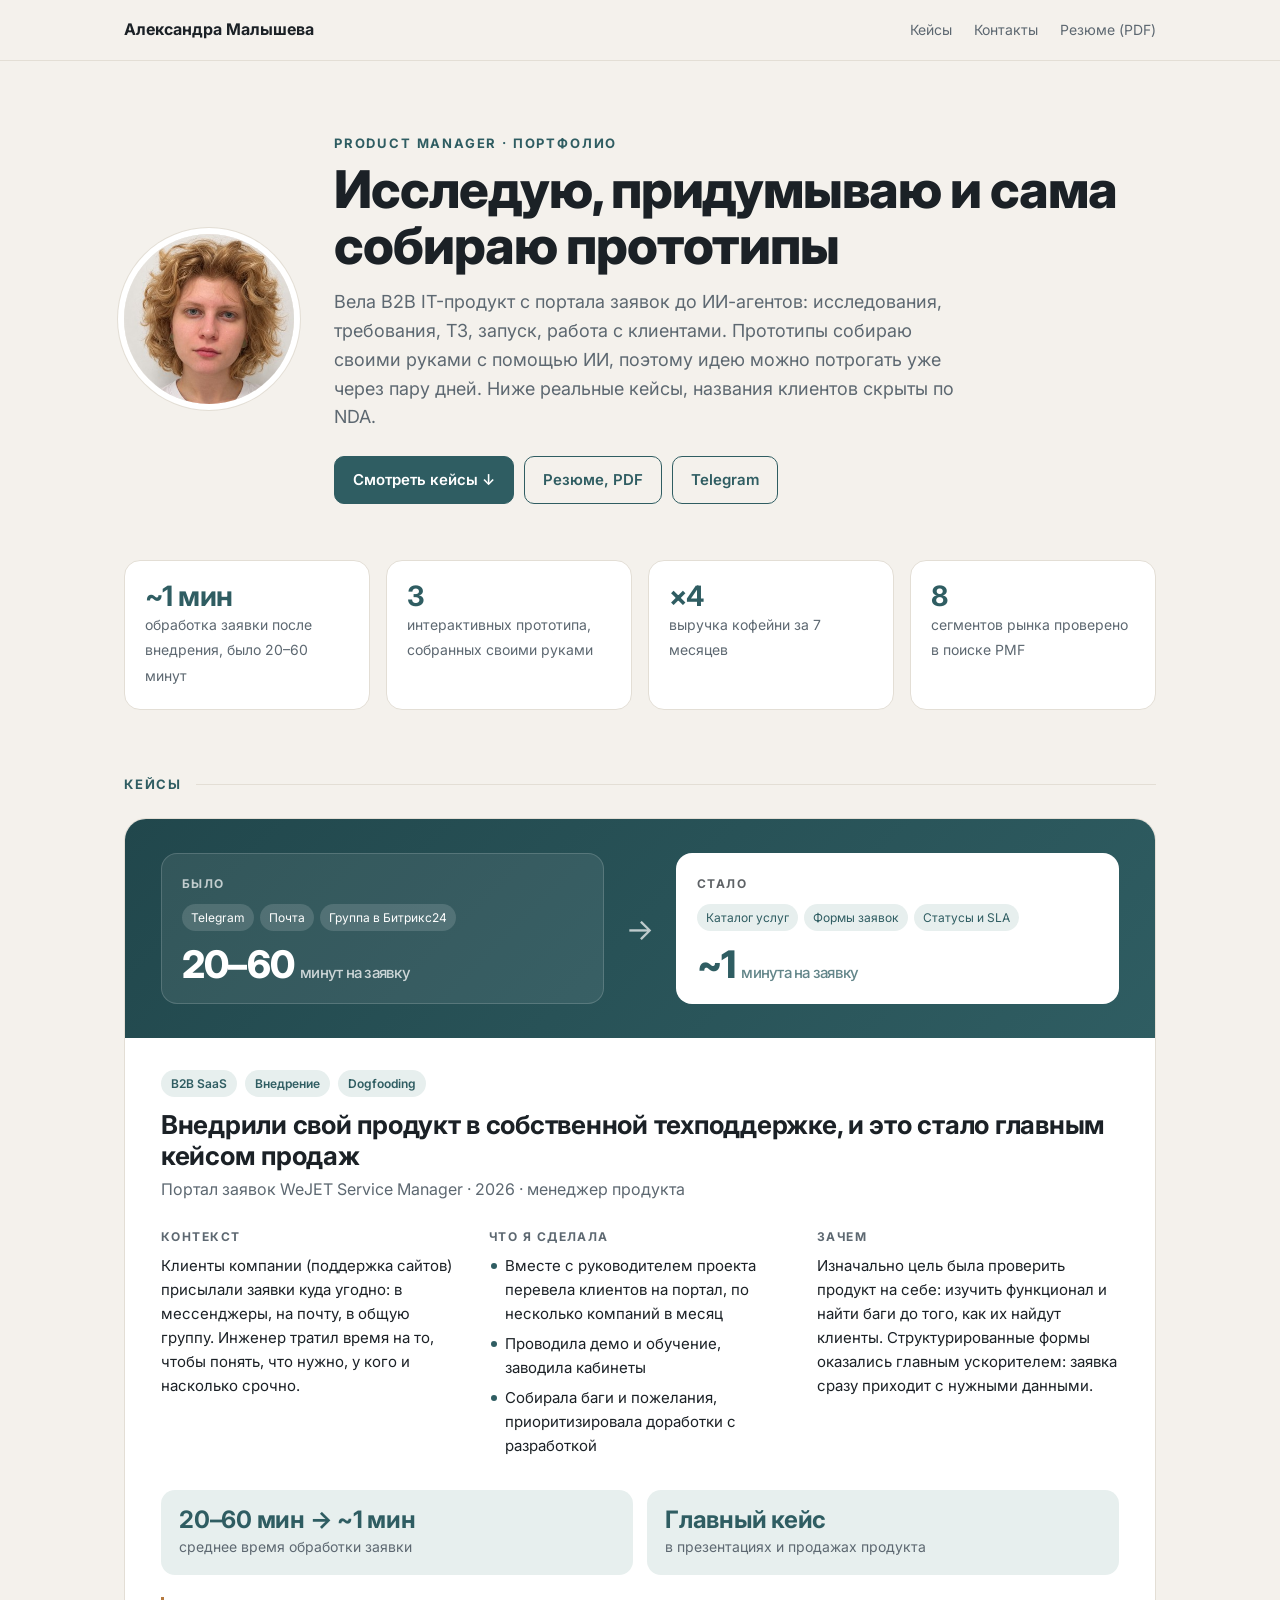
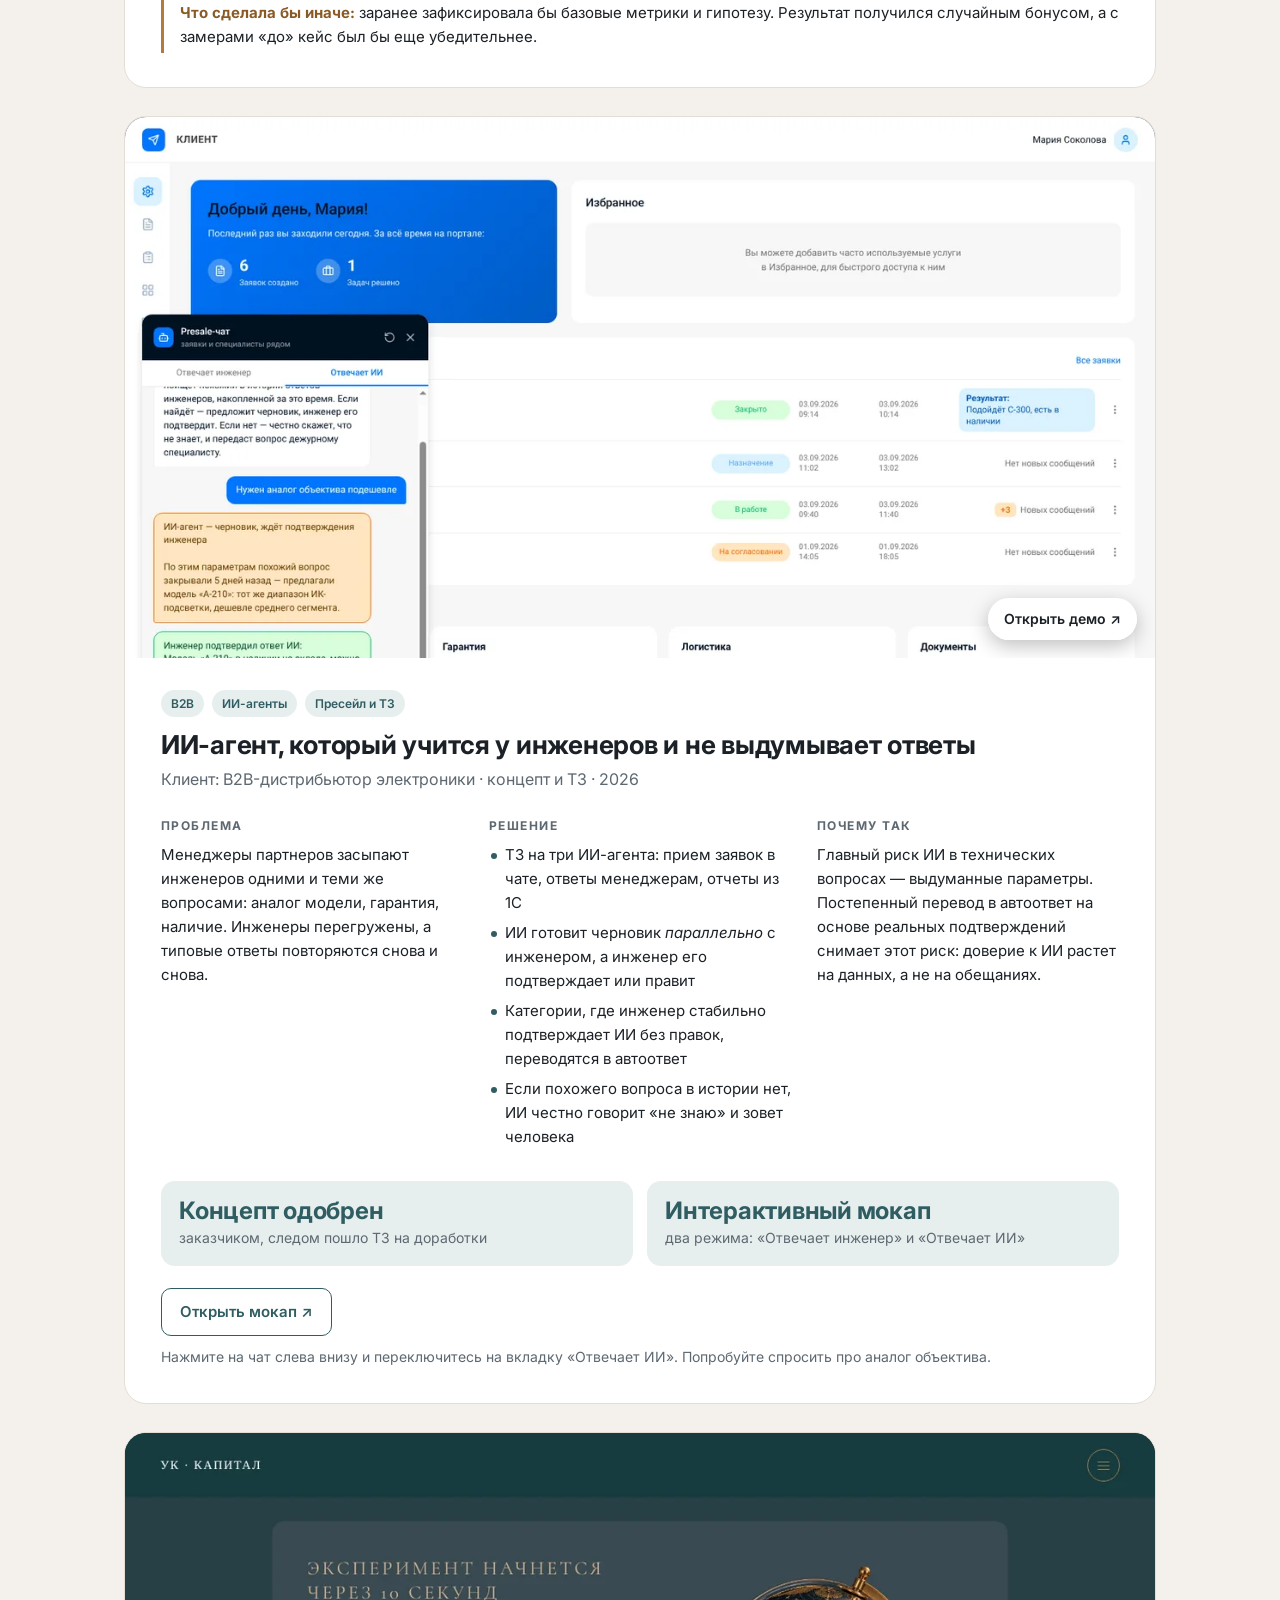
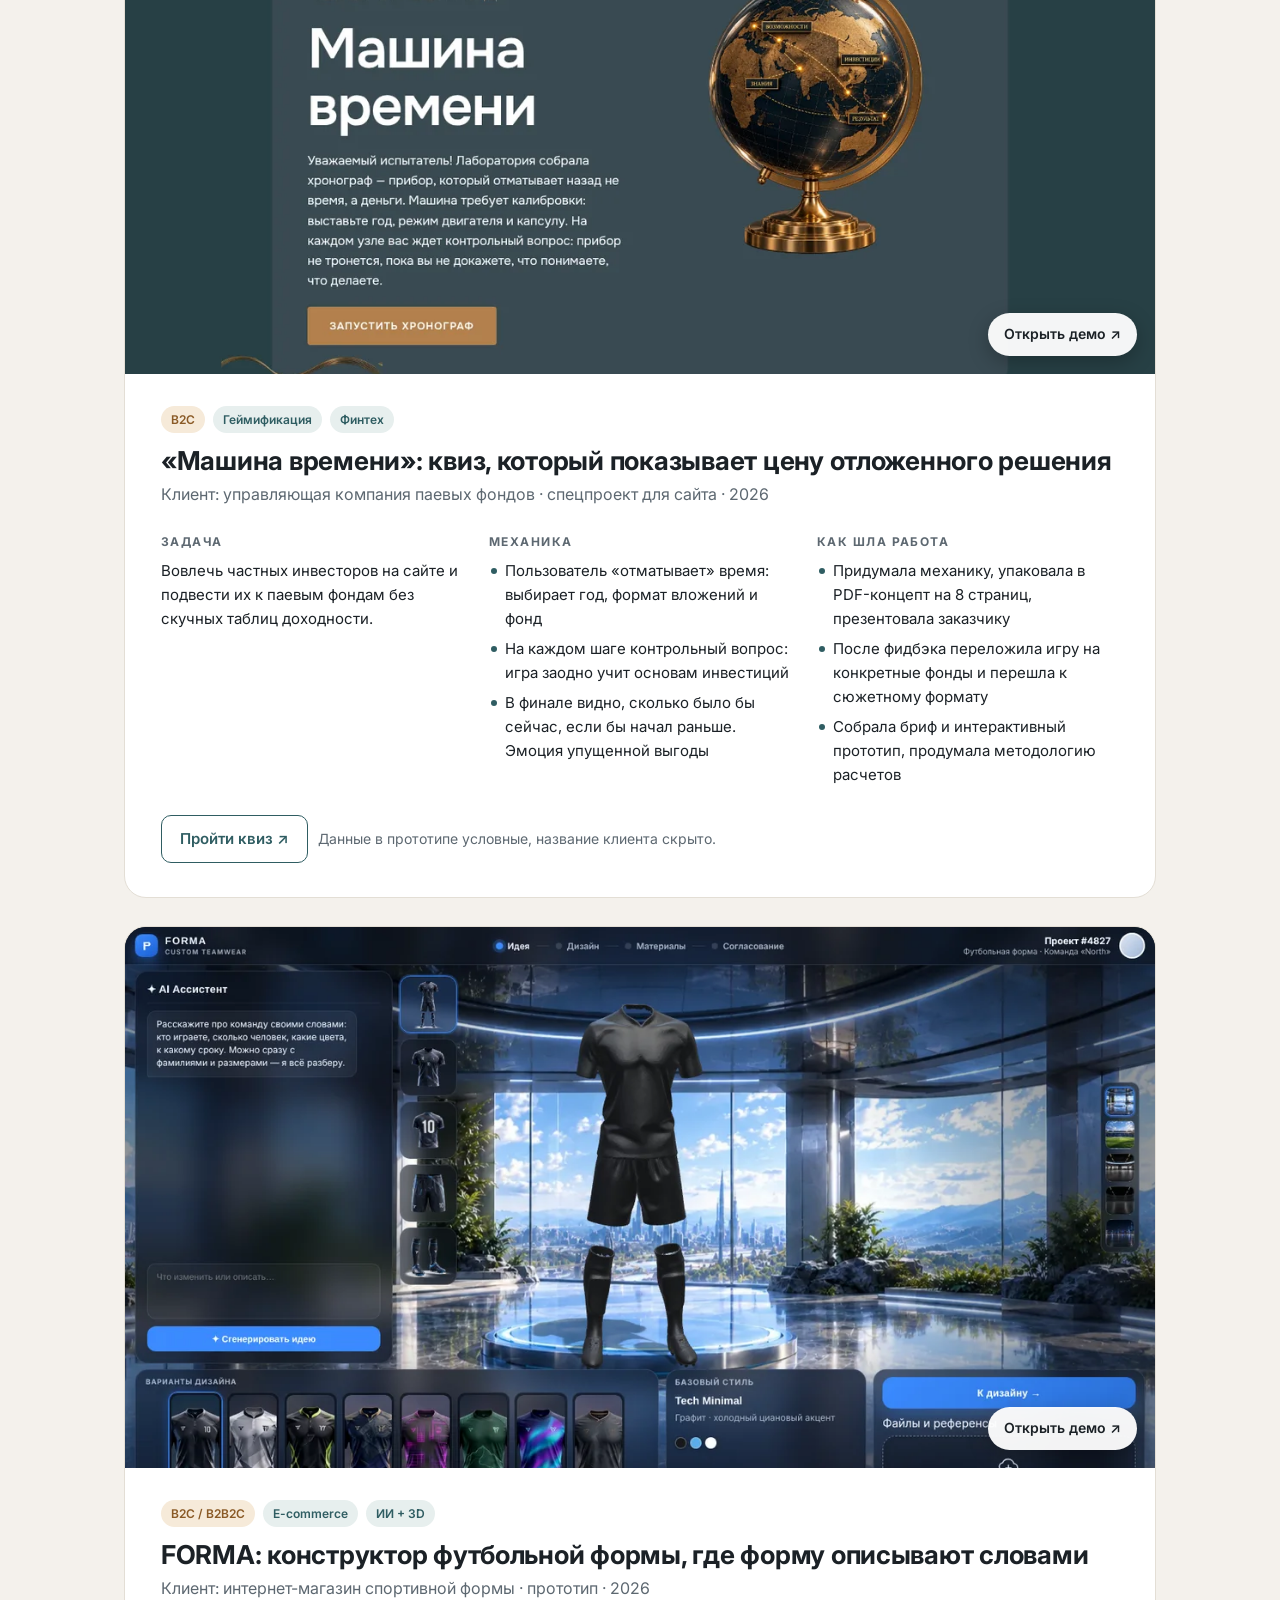
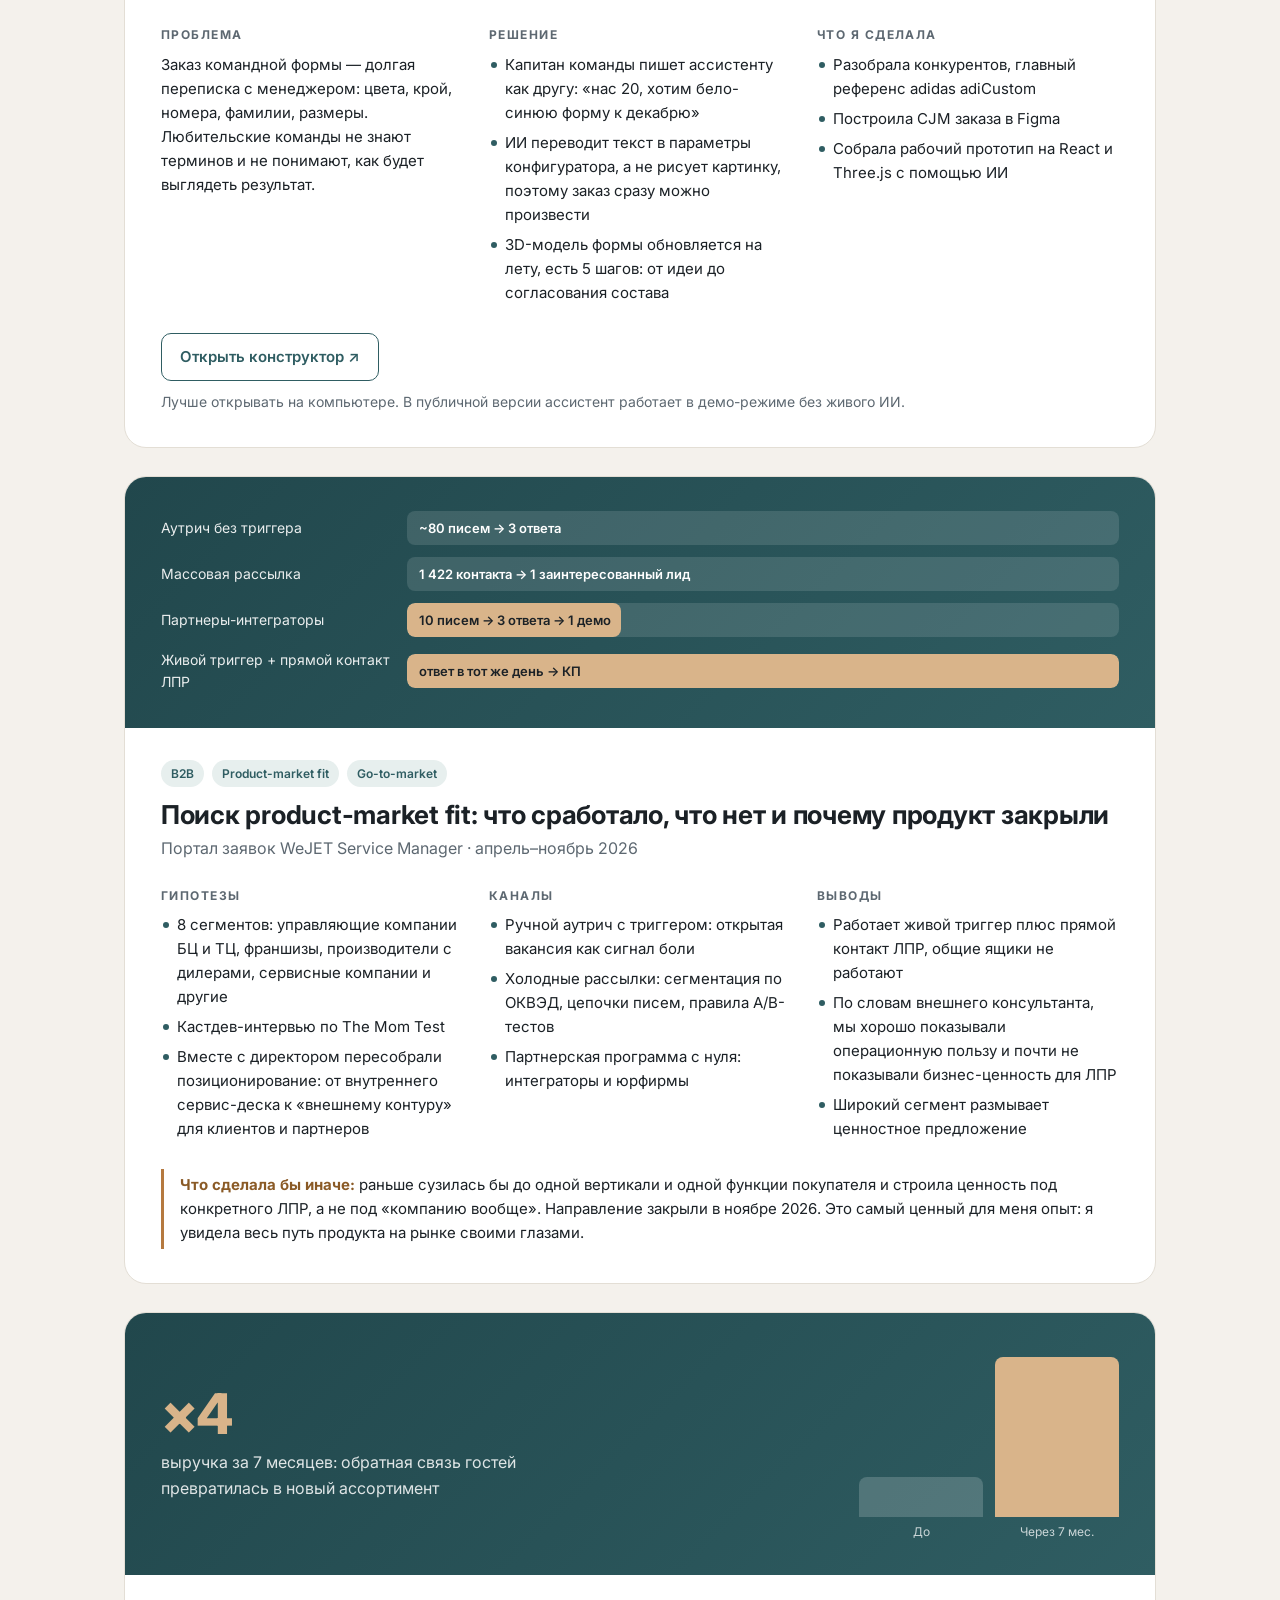
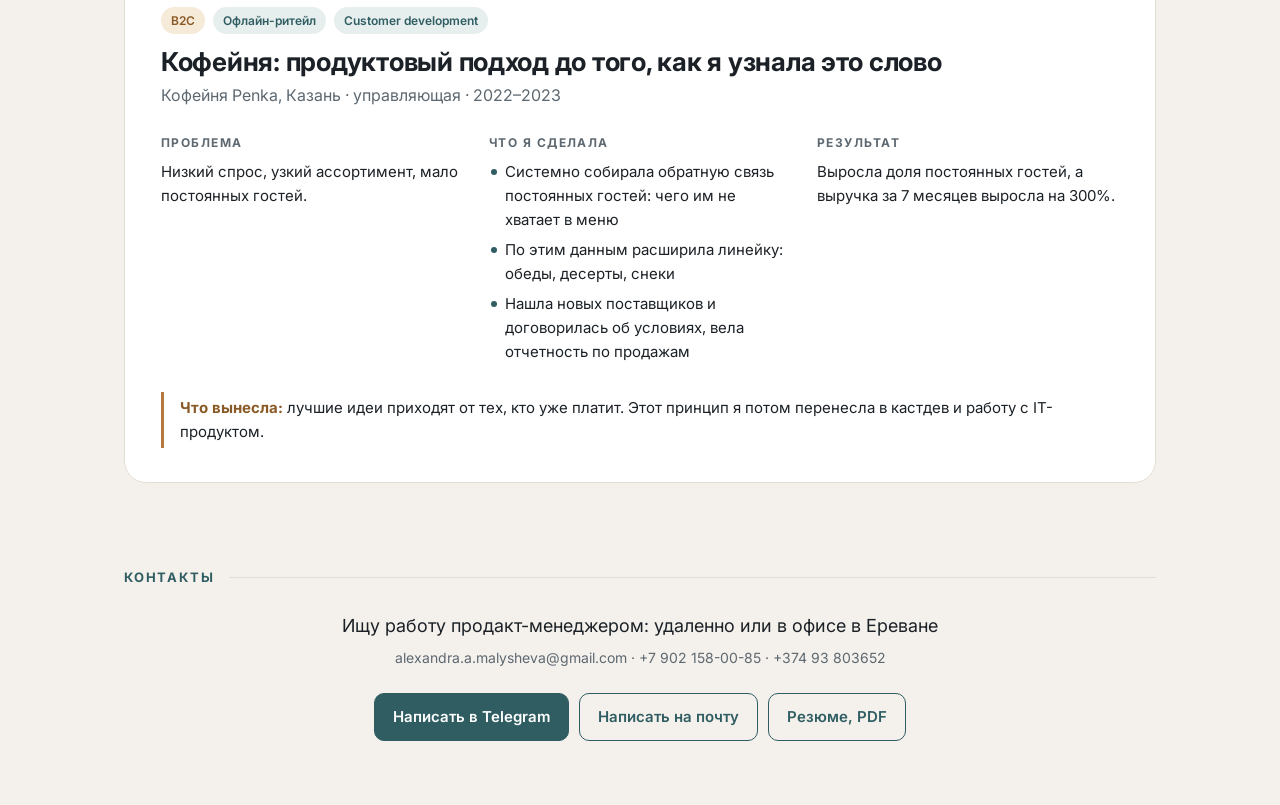
==== index.html @ 300fe91c "Add files via upload" ====
<!DOCTYPE html>
<html lang="ru">
<head>
<meta charset="utf-8">
<meta name="viewport" content="width=device-width, initial-scale=1">
<title>Александра Малышева — Product Manager · Портфолио</title>
<meta name="description" content="Портфолио продакт-менеджера: кейсы, прототипы и результаты.">
<link rel="preconnect" href="https://fonts.googleapis.com">
<link rel="preconnect" href="https://fonts.gstatic.com" crossorigin>
<link href="https://fonts.googleapis.com/css2?family=Inter:wght@400;500;600;700;800&display=swap" rel="stylesheet">
<style>
:root{
  --ink:#1b2126; --muted:#5d6871; --accent:#2f5d62; --accent-2:#3f7a80; --soft:#e7efee;
  --sand:#f4f1ec; --line:#e3ded5; --card:#fff; --warm:#b5793f;
}
*{box-sizing:border-box;margin:0;padding:0}
html{scroll-behavior:smooth}
body{font-family:Inter,system-ui,-apple-system,sans-serif;color:var(--ink);background:var(--sand);line-height:1.6;font-size:16px;-webkit-font-smoothing:antialiased}
a{color:var(--accent);text-decoration:none}
.wrap{max-width:1080px;margin:0 auto;padding:0 24px}

/* top nav */
nav{position:sticky;top:0;z-index:10;background:rgba(244,241,236,.88);backdrop-filter:blur(10px);border-bottom:1px solid var(--line)}
nav .wrap{display:flex;align-items:center;justify-content:space-between;height:60px}
nav .brand{font-weight:700;color:var(--ink)}
nav .links{display:flex;gap:22px;font-size:14px}
nav .links a{color:var(--muted)} nav .links a:hover{color:var(--accent)}

/* hero */
.hero{padding:72px 0 56px}
.hero .wrap{display:grid;grid-template-columns:170px 1fr;gap:40px;align-items:center}
.hero img{width:170px;height:170px;border-radius:50%;object-fit:cover;box-shadow:0 0 0 6px #fff,0 0 0 7px var(--line)}
.eyebrow{font-size:13px;letter-spacing:.14em;text-transform:uppercase;color:var(--accent);font-weight:700}
h1{font-size:clamp(34px,5vw,52px);line-height:1.08;letter-spacing:-.02em;margin:8px 0 14px;font-weight:800}
.lead{font-size:18px;color:var(--muted);max-width:640px}
.cta{display:flex;flex-wrap:wrap;gap:10px;margin-top:24px}
.btn{display:inline-flex;align-items:center;gap:8px;padding:11px 18px;border-radius:10px;font-weight:600;font-size:15px;border:1px solid var(--accent);transition:.2s}
.btn.primary{background:var(--accent);color:#fff} .btn.primary:hover{background:var(--accent-2)}
.btn.ghost{color:var(--accent);background:transparent} .btn.ghost:hover{background:var(--soft)}

/* stats strip */
.stats{display:grid;grid-template-columns:repeat(4,1fr);gap:16px;margin-bottom:64px}
.stat{background:var(--card);border:1px solid var(--line);border-radius:16px;padding:20px}
.stat b{display:block;font-size:28px;line-height:1.1;color:var(--accent);letter-spacing:-.02em}
.stat span{font-size:14px;color:var(--muted)}

h2.section{font-size:13px;letter-spacing:.14em;text-transform:uppercase;color:var(--accent);margin:0 0 24px;display:flex;align-items:center;gap:14px}
h2.section::after{content:"";flex:1;height:1px;background:var(--line)}

/* case */
.case{background:var(--card);border:1px solid var(--line);border-radius:22px;overflow:hidden;margin-bottom:28px}
.case-cover{position:relative;display:block;background:#0f1a1e;aspect-ratio:16/8.4;overflow:hidden}
.case-cover img{width:100%;height:100%;object-fit:cover;object-position:top;display:block;transition:transform .5s}
.case-cover:hover img{transform:scale(1.02)}
.case-cover .play{position:absolute;right:18px;bottom:18px;background:rgba(255,255,255,.95);color:var(--ink);font-weight:600;font-size:14px;padding:10px 16px;border-radius:999px;box-shadow:0 6px 20px rgba(0,0,0,.25)}
.case-body{padding:32px 36px 34px}
.case-tags{display:flex;flex-wrap:wrap;gap:8px;margin-bottom:12px}
.tag{font-size:12px;font-weight:600;padding:4px 10px;border-radius:999px;background:var(--soft);color:var(--accent)}
.tag.warm{background:#f6ead9;color:#8a5a26}
.case h3{font-size:26px;line-height:1.2;letter-spacing:-.01em;margin-bottom:6px}
.case .sub{color:var(--muted);margin-bottom:24px}
.grid{display:grid;grid-template-columns:repeat(3,1fr);gap:26px}
.grid h4{font-size:12px;letter-spacing:.12em;text-transform:uppercase;color:var(--muted);margin-bottom:8px}
.grid p,.grid li{font-size:15px}
.grid ul{list-style:none} .grid li{position:relative;padding-left:16px;margin-bottom:6px}
.grid li::before{content:"";position:absolute;left:2px;top:.62em;width:6px;height:6px;border-radius:50%;background:var(--accent)}
.result{margin-top:26px;display:flex;flex-wrap:wrap;gap:14px;align-items:stretch}
.kpi{flex:1 1 200px;background:var(--soft);border-radius:14px;padding:16px 18px}
.kpi b{display:block;font-size:24px;color:var(--accent);line-height:1.15;letter-spacing:-.01em}
.kpi span{font-size:14px;color:var(--muted)}
.lesson{margin-top:22px;border-left:3px solid var(--warm);padding:4px 0 4px 16px;color:var(--ink);font-size:15px}
.lesson b{color:#8a5a26}
.demo-link{margin-top:22px;display:flex;flex-wrap:wrap;gap:10px;align-items:center;font-size:14px;color:var(--muted)}

/* custom visuals */
.visual{padding:34px 36px;background:linear-gradient(135deg,#21474c,#2f5d62);color:#fff}
.flow{display:grid;grid-template-columns:1fr auto 1fr;gap:22px;align-items:center}
.flow .box{background:rgba(255,255,255,.08);border:1px solid rgba(255,255,255,.16);border-radius:16px;padding:20px}
.flow .box h5{font-size:12px;letter-spacing:.12em;text-transform:uppercase;opacity:.7;margin-bottom:10px}
.flow .chips{display:flex;flex-wrap:wrap;gap:6px;margin-bottom:14px}
.flow .chip{font-size:12px;padding:4px 9px;border-radius:999px;background:rgba(255,255,255,.14)}
.flow .big{font-size:38px;font-weight:800;letter-spacing:-.02em;line-height:1}
.flow .big small{font-size:15px;font-weight:500;opacity:.75;margin-left:6px}
.flow .arrow{font-size:30px;opacity:.7}
.flow .box.after{background:#fff;color:var(--ink)} .flow .box.after .chip{background:var(--soft);color:var(--accent)} .flow .box.after .big{color:var(--accent)}

.funnel{display:grid;gap:12px}
.frow{display:grid;grid-template-columns:230px 1fr;gap:16px;align-items:center;font-size:14px}
.frow .bar{height:34px;border-radius:8px;background:rgba(255,255,255,.12);position:relative;overflow:hidden}
.frow .bar i{position:absolute;inset:0 auto 0 0;background:#d9b48a;border-radius:8px}
.frow .bar em{position:absolute;left:12px;top:50%;transform:translateY(-50%);font-style:normal;font-weight:600;font-size:13px;color:#fff}
.frow .bar.full em{color:#1b2126}
.frow .lbl{opacity:.9}

.growth{display:flex;align-items:flex-end;gap:12px;height:170px;padding-top:10px}
.growth div{flex:1;background:rgba(255,255,255,.18);border-radius:8px 8px 0 0;position:relative}
.growth div.hi{background:#d9b48a}
.growth div span{position:absolute;bottom:-24px;left:0;right:0;text-align:center;font-size:12px;opacity:.75}
.growth-wrap{display:grid;grid-template-columns:1fr 1.3fr;gap:36px;align-items:center}
.growth-wrap .big{font-size:56px;font-weight:800;line-height:1;letter-spacing:-.03em;color:#d9b48a}
.growth-wrap p{opacity:.85;margin-top:8px}

footer{padding:56px 0 64px;text-align:center;color:var(--muted);font-size:14px}
footer .cta{justify-content:center}

@media (max-width:860px){
  .hero .wrap{grid-template-columns:1fr;text-align:left}
  .hero img{width:120px;height:120px}
  .stats{grid-template-columns:repeat(2,1fr)}
  .grid{grid-template-columns:1fr;gap:18px}
  .case-body,.visual{padding:24px 22px}
  .flow{grid-template-columns:1fr}
  .flow .arrow{transform:rotate(90deg);justify-self:center}
  .frow{grid-template-columns:1fr;gap:6px}
  .growth-wrap{grid-template-columns:1fr}
  nav .links{display:none}
}
</style>
</head>
<body>

<nav><div class="wrap">
  <a class="brand" href="#top">Александра Малышева</a>
  <div class="links"><a href="#cases">Кейсы</a><a href="#contacts">Контакты</a><a href="resume.pdf" target="_blank">Резюме (PDF)</a></div>
</div></nav>

<header class="hero" id="top"><div class="wrap">
  <img src="img/photo.jpg" alt="Александра Малышева">
  <div>
    <div class="eyebrow">Product Manager · Портфолио</div>
    <h1>Исследую, придумываю и сама собираю прототипы</h1>
    <p class="lead">Вела B2B IT-продукт с портала заявок до ИИ-агентов: исследования, требования, ТЗ, запуск, работа с клиентами. Прототипы собираю своими руками с помощью ИИ, поэтому идею можно потрогать уже через пару дней. Ниже реальные кейсы, названия клиентов скрыты по NDA.</p>
    <div class="cta">
      <a class="btn primary" href="#cases">Смотреть кейсы ↓</a>
      <a class="btn ghost" href="resume.pdf" target="_blank">Резюме, PDF</a>
      <a class="btn ghost" href="https://t.me/malyshsesh" target="_blank">Telegram</a>
    </div>
  </div>
</div></header>

<main class="wrap">

<section class="stats">
  <div class="stat"><b>~1 мин</b><span>обработка заявки после внедрения, было 20–60 минут</span></div>
  <div class="stat"><b>3</b><span>интерактивных прототипа, собранных своими руками</span></div>
  <div class="stat"><b>×4</b><span>выручка кофейни за 7 месяцев</span></div>
  <div class="stat"><b>8</b><span>сегментов рынка проверено в поиске PMF</span></div>
</section>

<h2 class="section" id="cases">Кейсы</h2>

<!-- 1. Внедрение -->
<article class="case">
  <div class="visual">
    <div class="flow">
      <div class="box">
        <h5>Было</h5>
        <div class="chips"><span class="chip">Telegram</span><span class="chip">Почта</span><span class="chip">Группа в Битрикс24</span></div>
        <div class="big">20–60<small>минут на заявку</small></div>
      </div>
      <div class="arrow">→</div>
      <div class="box after">
        <h5>Стало</h5>
        <div class="chips"><span class="chip">Каталог услуг</span><span class="chip">Формы заявок</span><span class="chip">Статусы и SLA</span></div>
        <div class="big">~1<small>минута на заявку</small></div>
      </div>
    </div>
  </div>
  <div class="case-body">
    <div class="case-tags"><span class="tag">B2B SaaS</span><span class="tag">Внедрение</span><span class="tag">Dogfooding</span></div>
    <h3>Внедрили свой продукт в собственной техподдержке, и это стало главным кейсом продаж</h3>
    <p class="sub">Портал заявок WeJET Service Manager · 2026 · менеджер продукта</p>
    <div class="grid">
      <div><h4>Контекст</h4><p>Клиенты компании (поддержка сайтов) присылали заявки куда угодно: в мессенджеры, на почту, в общую группу. Инженер тратил время на то, чтобы понять, что нужно, у кого и насколько срочно.</p></div>
      <div><h4>Что я сделала</h4><ul>
        <li>Вместе с руководителем проекта перевела клиентов на портал, по несколько компаний в месяц</li>
        <li>Проводила демо и обучение, заводила кабинеты</li>
        <li>Собирала баги и пожелания, приоритизировала доработки с разработкой</li></ul></div>
      <div><h4>Зачем</h4><p>Изначально цель была проверить продукт на себе: изучить функционал и найти баги до того, как их найдут клиенты. Структурированные формы оказались главным ускорителем: заявка сразу приходит с нужными данными.</p></div>
    </div>
    <div class="result">
      <div class="kpi"><b>20–60 мин → ~1 мин</b><span>среднее время обработки заявки</span></div>
      <div class="kpi"><b>Главный кейс</b><span>в презентациях и продажах продукта</span></div>
    </div>
    <p class="lesson"><b>Что сделала бы иначе:</b> заранее зафиксировала бы базовые метрики и гипотезу. Результат получился случайным бонусом, а с замерами «до» кейс был бы еще убедительнее.</p>
  </div>
</article>

<!-- 2. ИИ-агенты -->
<article class="case">
  <a class="case-cover" href="demos/ai-agent-chat.html" target="_blank"><img src="img/ai-agent.webp" alt="Мокап чата с ИИ-агентом"><span class="play">Открыть демо ↗</span></a>
  <div class="case-body">
    <div class="case-tags"><span class="tag">B2B</span><span class="tag">ИИ-агенты</span><span class="tag">Пресейл и ТЗ</span></div>
    <h3>ИИ-агент, который учится у инженеров и не выдумывает ответы</h3>
    <p class="sub">Клиент: B2B-дистрибьютор электроники · концепт и ТЗ · 2026</p>
    <div class="grid">
      <div><h4>Проблема</h4><p>Менеджеры партнеров засыпают инженеров одними и теми же вопросами: аналог модели, гарантия, наличие. Инженеры перегружены, а типовые ответы повторяются снова и снова.</p></div>
      <div><h4>Решение</h4><ul>
        <li>ТЗ на три ИИ-агента: прием заявок в чате, ответы менеджерам, отчеты из 1С</li>
        <li>ИИ готовит черновик <i>параллельно</i> с инженером, а инженер его подтверждает или правит</li>
        <li>Категории, где инженер стабильно подтверждает ИИ без правок, переводятся в автоответ</li>
        <li>Если похожего вопроса в истории нет, ИИ честно говорит «не знаю» и зовет человека</li></ul></div>
      <div><h4>Почему так</h4><p>Главный риск ИИ в технических вопросах — выдуманные параметры. Постепенный перевод в автоответ на основе реальных подтверждений снимает этот риск: доверие к ИИ растет на данных, а не на обещаниях.</p></div>
    </div>
    <div class="result">
      <div class="kpi"><b>Концепт одобрен</b><span>заказчиком, следом пошло ТЗ на доработки</span></div>
      <div class="kpi"><b>Интерактивный мокап</b><span>два режима: «Отвечает инженер» и «Отвечает ИИ»</span></div>
    </div>
    <div class="demo-link"><a class="btn ghost" href="demos/ai-agent-chat.html" target="_blank">Открыть мокап ↗</a> Нажмите на чат слева внизу и переключитесь на вкладку «Отвечает ИИ». Попробуйте спросить про аналог объектива.</div>
  </div>
</article>

<!-- 3. Квиз -->
<article class="case">
  <a class="case-cover" href="demos/time-machine.html" target="_blank"><img src="img/time-machine.webp" alt="Квиз Машина времени"><span class="play">Открыть демо ↗</span></a>
  <div class="case-body">
    <div class="case-tags"><span class="tag warm">B2C</span><span class="tag">Геймификация</span><span class="tag">Финтех</span></div>
    <h3>«Машина времени»: квиз, который показывает цену отложенного решения</h3>
    <p class="sub">Клиент: управляющая компания паевых фондов · спецпроект для сайта · 2026</p>
    <div class="grid">
      <div><h4>Задача</h4><p>Вовлечь частных инвесторов на сайте и подвести их к паевым фондам без скучных таблиц доходности.</p></div>
      <div><h4>Механика</h4><ul>
        <li>Пользователь «отматывает» время: выбирает год, формат вложений и фонд</li>
        <li>На каждом шаге контрольный вопрос: игра заодно учит основам инвестиций</li>
        <li>В финале видно, сколько было бы сейчас, если бы начал раньше. Эмоция упущенной выгоды</li></ul></div>
      <div><h4>Как шла работа</h4><ul>
        <li>Придумала механику, упаковала в PDF-концепт на 8 страниц, презентовала заказчику</li>
        <li>После фидбэка переложила игру на конкретные фонды и перешла к сюжетному формату</li>
        <li>Собрала бриф и интерактивный прототип, продумала методологию расчетов</li></ul></div>
    </div>
    <div class="demo-link"><a class="btn ghost" href="demos/time-machine.html" target="_blank">Пройти квиз ↗</a> Данные в прототипе условные, название клиента скрыто.</div>
  </div>
</article>

<!-- 4. FORMA -->
<article class="case">
  <a class="case-cover" href="demos/forma/" target="_blank"><img src="img/forma.webp" alt="FORMA — конструктор футбольной формы"><span class="play">Открыть демо ↗</span></a>
  <div class="case-body">
    <div class="case-tags"><span class="tag warm">B2C / B2B2C</span><span class="tag">E-commerce</span><span class="tag">ИИ + 3D</span></div>
    <h3>FORMA: конструктор футбольной формы, где форму описывают словами</h3>
    <p class="sub">Клиент: интернет-магазин спортивной формы · прототип · 2026</p>
    <div class="grid">
      <div><h4>Проблема</h4><p>Заказ командной формы — долгая переписка с менеджером: цвета, крой, номера, фамилии, размеры. Любительские команды не знают терминов и не понимают, как будет выглядеть результат.</p></div>
      <div><h4>Решение</h4><ul>
        <li>Капитан команды пишет ассистенту как другу: «нас 20, хотим бело-синюю форму к декабрю»</li>
        <li>ИИ переводит текст в параметры конфигуратора, а не рисует картинку, поэтому заказ сразу можно произвести</li>
        <li>3D-модель формы обновляется на лету, есть 5 шагов: от идеи до согласования состава</li></ul></div>
      <div><h4>Что я сделала</h4><ul>
        <li>Разобрала конкурентов, главный референс adidas adiCustom</li>
        <li>Построила CJM заказа в Figma</li>
        <li>Собрала рабочий прототип на React и Three.js с помощью ИИ</li></ul></div>
    </div>
    <div class="demo-link"><a class="btn ghost" href="demos/forma/" target="_blank">Открыть конструктор ↗</a> Лучше открывать на компьютере. В публичной версии ассистент работает в демо-режиме без живого ИИ.</div>
  </div>
</article>

<!-- 5. PMF -->
<article class="case">
  <div class="visual">
    <div class="funnel">
      <div class="frow"><span class="lbl">Аутрич без триггера</span><div class="bar"><i style="width:4%;display:none"></i><em>~80 писем → 3 ответа</em></div></div>
      <div class="frow"><span class="lbl">Массовая рассылка</span><div class="bar"><i style="width:2%;display:none"></i><em>1 422 контакта → 1 заинтересованный лид</em></div></div>
      <div class="frow"><span class="lbl">Партнеры-интеграторы</span><div class="bar"><i style="width:30%"></i><em style="color:#1b2126">10 писем → 3 ответа → 1 демо</em></div></div>
      <div class="frow"><span class="lbl">Живой триггер + прямой контакт ЛПР</span><div class="bar full"><i style="width:100%"></i><em>ответ в тот же день → КП</em></div></div>
    </div>
  </div>
  <div class="case-body">
    <div class="case-tags"><span class="tag">B2B</span><span class="tag">Product-market fit</span><span class="tag">Go-to-market</span></div>
    <h3>Поиск product-market fit: что сработало, что нет и почему продукт закрыли</h3>
    <p class="sub">Портал заявок WeJET Service Manager · апрель–ноябрь 2026</p>
    <div class="grid">
      <div><h4>Гипотезы</h4><ul>
        <li>8 сегментов: управляющие компании БЦ и ТЦ, франшизы, производители с дилерами, сервисные компании и другие</li>
        <li>Кастдев-интервью по The Mom Test</li>
        <li>Вместе с директором пересобрали позиционирование: от внутреннего сервис-деска к «внешнему контуру» для клиентов и партнеров</li></ul></div>
      <div><h4>Каналы</h4><ul>
        <li>Ручной аутрич с триггером: открытая вакансия как сигнал боли</li>
        <li>Холодные рассылки: сегментация по ОКВЭД, цепочки писем, правила A/B-тестов</li>
        <li>Партнерская программа с нуля: интеграторы и юрфирмы</li></ul></div>
      <div><h4>Выводы</h4><ul>
        <li>Работает живой триггер плюс прямой контакт ЛПР, общие ящики не работают</li>
        <li>По словам внешнего консультанта, мы хорошо показывали операционную пользу и почти не показывали бизнес-ценность для ЛПР</li>
        <li>Широкий сегмент размывает ценностное предложение</li></ul></div>
    </div>
    <p class="lesson"><b>Что сделала бы иначе:</b> раньше сузилась бы до одной вертикали и одной функции покупателя и строила ценность под конкретного ЛПР, а не под «компанию вообще». Направление закрыли в ноябре 2026. Это самый ценный для меня опыт: я увидела весь путь продукта на рынке своими глазами.</p>
  </div>
</article>

<!-- 6. Кофейня -->
<article class="case">
  <div class="visual">
    <div class="growth-wrap">
      <div><div class="big">×4</div><p>выручка за 7 месяцев: обратная связь гостей превратилась в новый ассортимент</p></div>
      <div class="growth" style="margin-bottom:24px;width:260px;margin-left:auto">
        <div style="height:25%"><span>До</span></div>
        <div class="hi" style="height:100%"><span>Через 7 мес.</span></div>
      </div>
    </div>
  </div>
  <div class="case-body">
    <div class="case-tags"><span class="tag warm">B2C</span><span class="tag">Офлайн-ритейл</span><span class="tag">Customer development</span></div>
    <h3>Кофейня: продуктовый подход до того, как я узнала это слово</h3>
    <p class="sub">Кофейня Penka, Казань · управляющая · 2022–2023</p>
    <div class="grid">
      <div><h4>Проблема</h4><p>Низкий спрос, узкий ассортимент, мало постоянных гостей.</p></div>
      <div><h4>Что я сделала</h4><ul>
        <li>Системно собирала обратную связь постоянных гостей: чего им не хватает в меню</li>
        <li>По этим данным расширила линейку: обеды, десерты, снеки</li>
        <li>Нашла новых поставщиков и договорилась об условиях, вела отчетность по продажам</li></ul></div>
      <div><h4>Результат</h4><p>Выросла доля постоянных гостей, а выручка за 7 месяцев выросла на 300%.</p></div>
    </div>
    <p class="lesson"><b>Что вынесла:</b> лучшие идеи приходят от тех, кто уже платит. Этот принцип я потом перенесла в кастдев и работу с IT-продуктом.</p>
  </div>
</article>

</main>

<footer id="contacts"><div class="wrap">
  <h2 class="section" style="justify-content:center">Контакты</h2>
  <p style="font-size:18px;color:var(--ink);margin-bottom:6px">Ищу работу продакт-менеджером: удаленно или в офисе в Ереване</p>
  <p>alexandra.a.malysheva@gmail.com · +7 902 158-00-85 · +374 93 803652</p>
  <div class="cta">
    <a class="btn primary" href="https://t.me/malyshsesh" target="_blank">Написать в Telegram</a>
    <a class="btn ghost" href="mailto:alexandra.a.malysheva@gmail.com">Написать на почту</a>
    <a class="btn ghost" href="resume.pdf" target="_blank">Резюме, PDF</a>
  </div>
</div></footer>

</body>
</html>
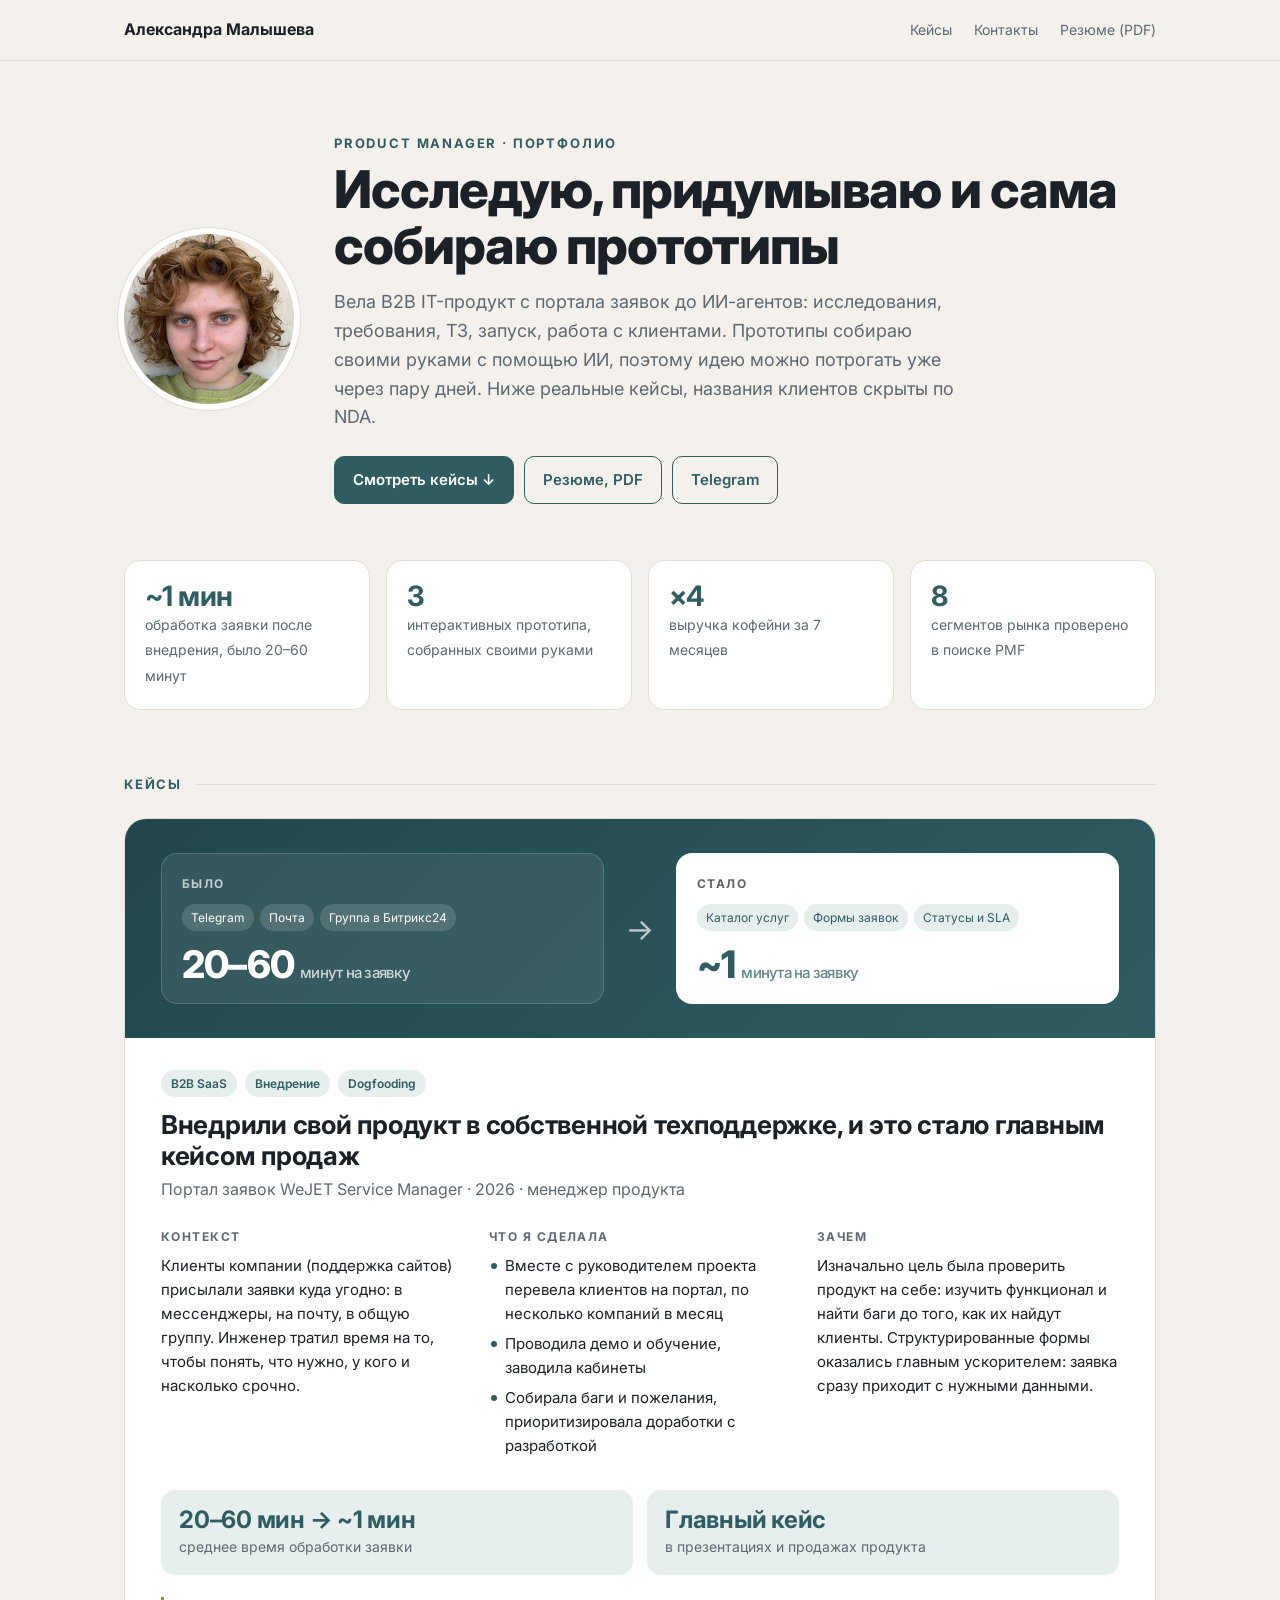
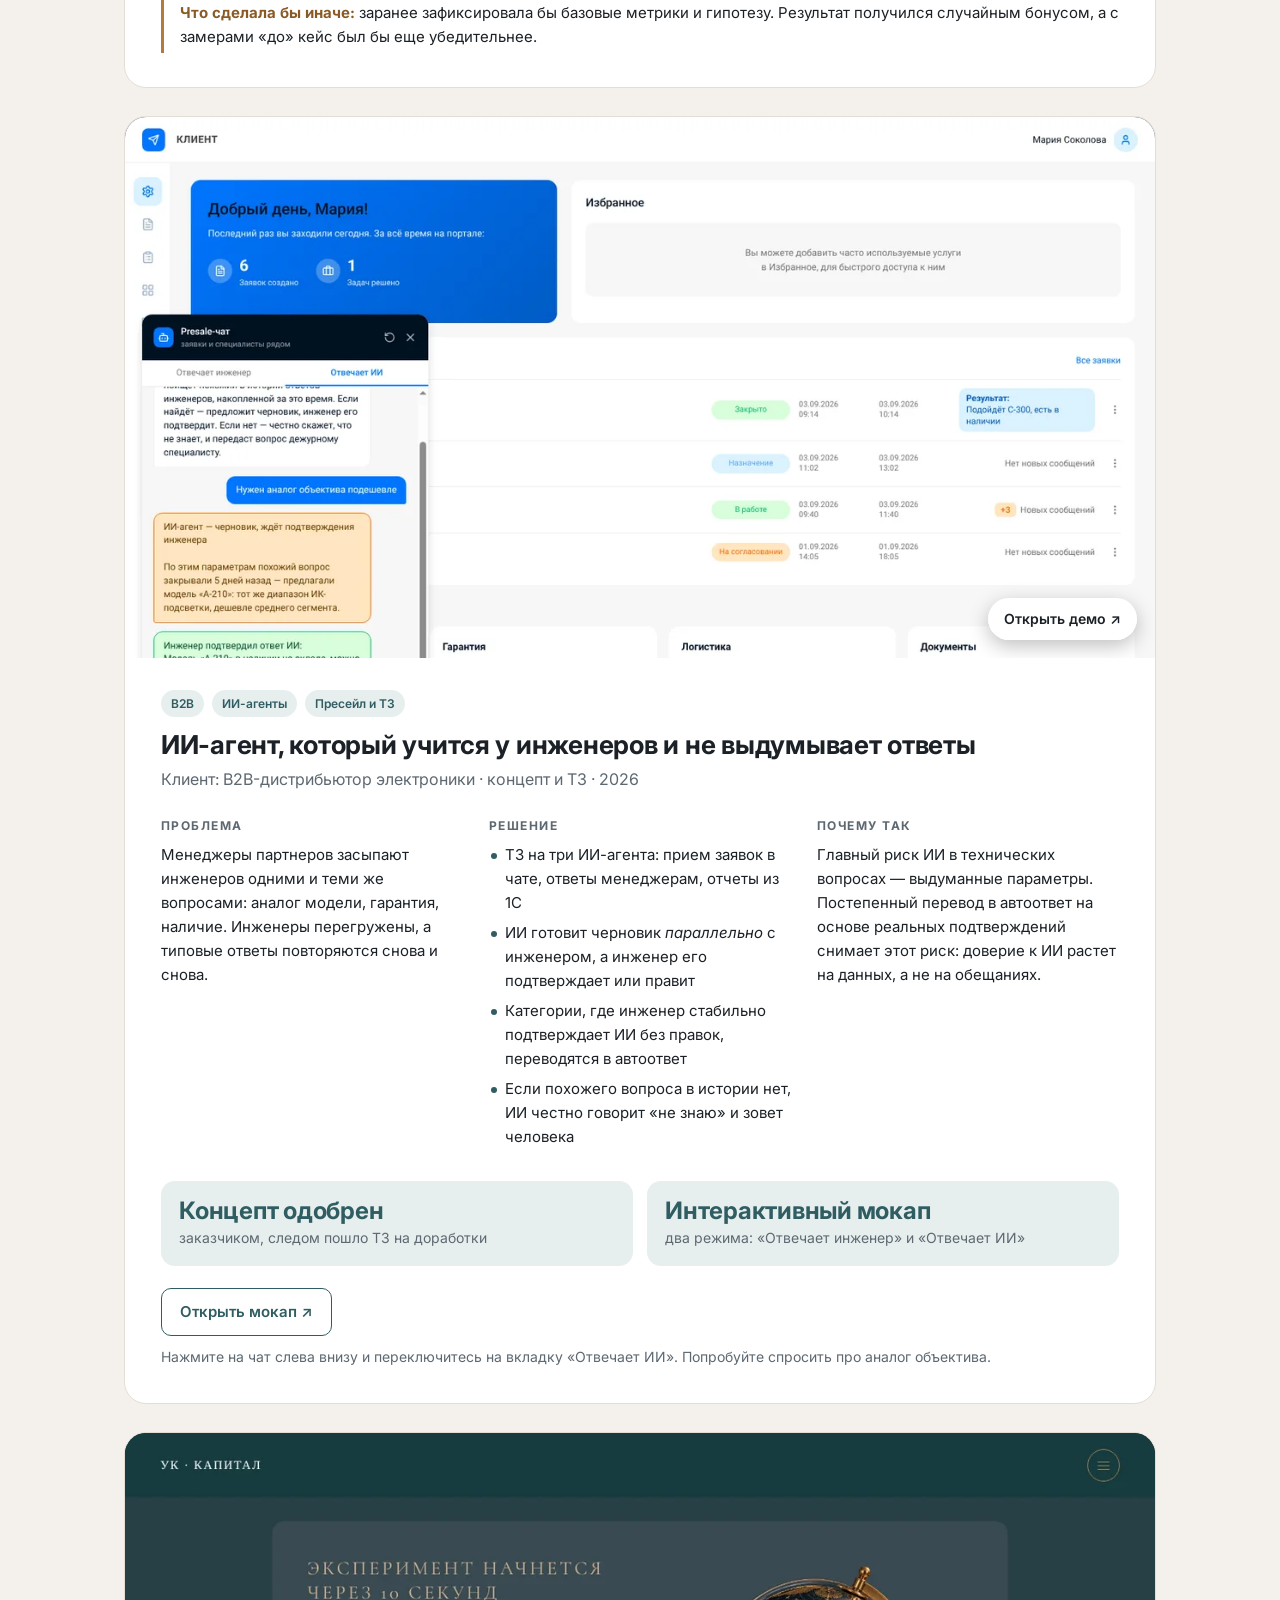
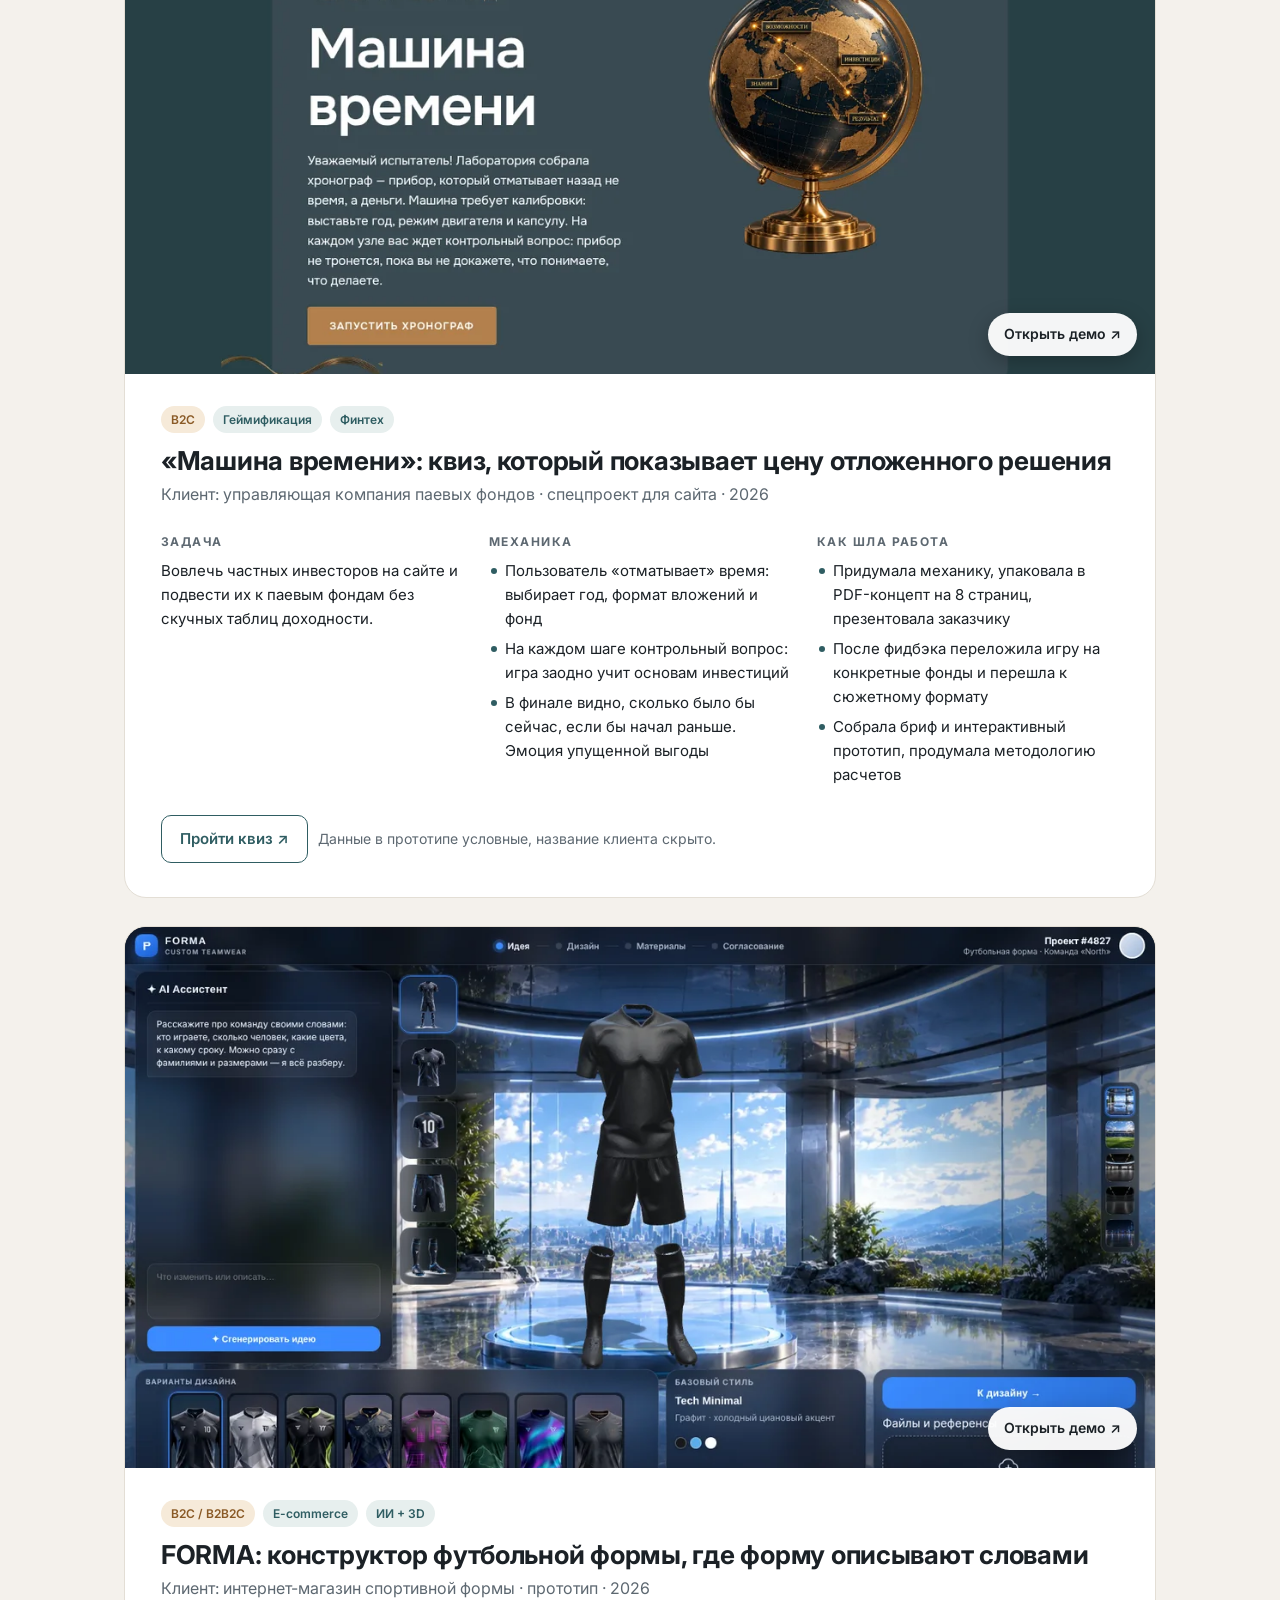
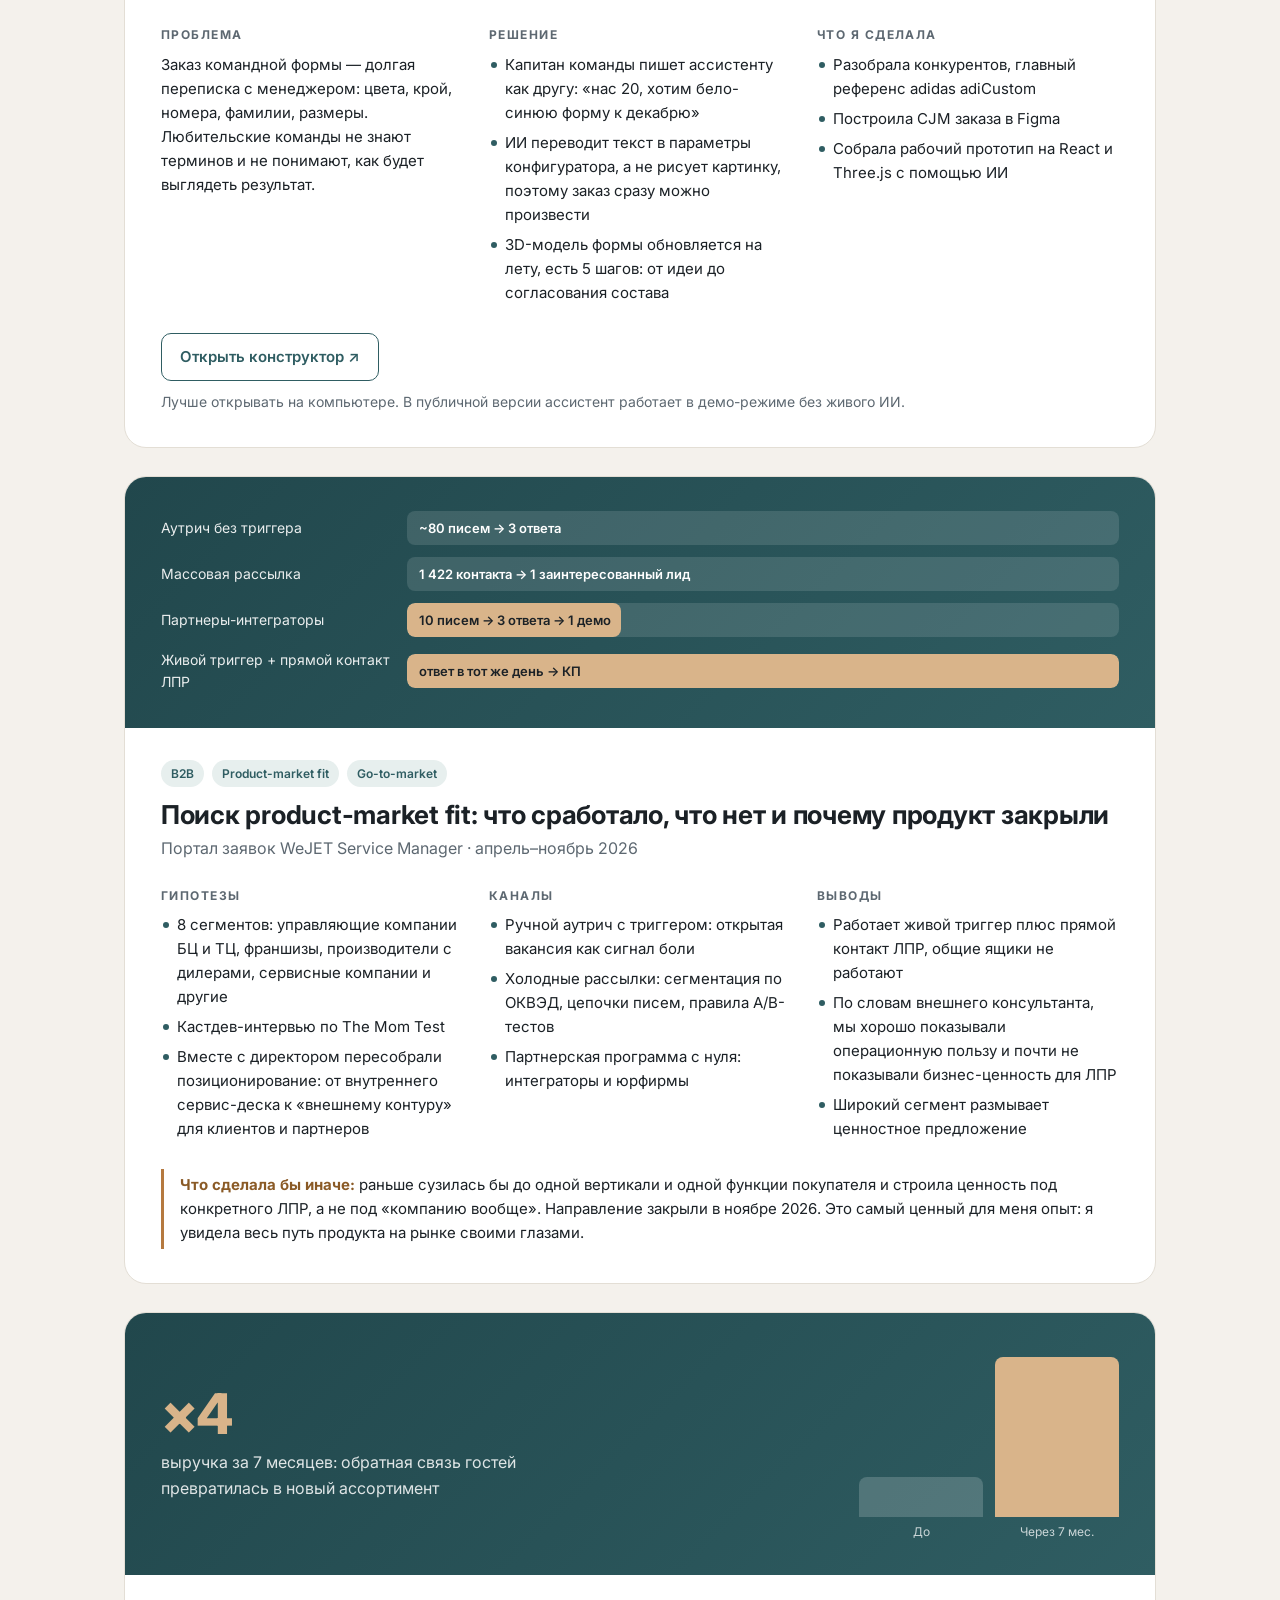
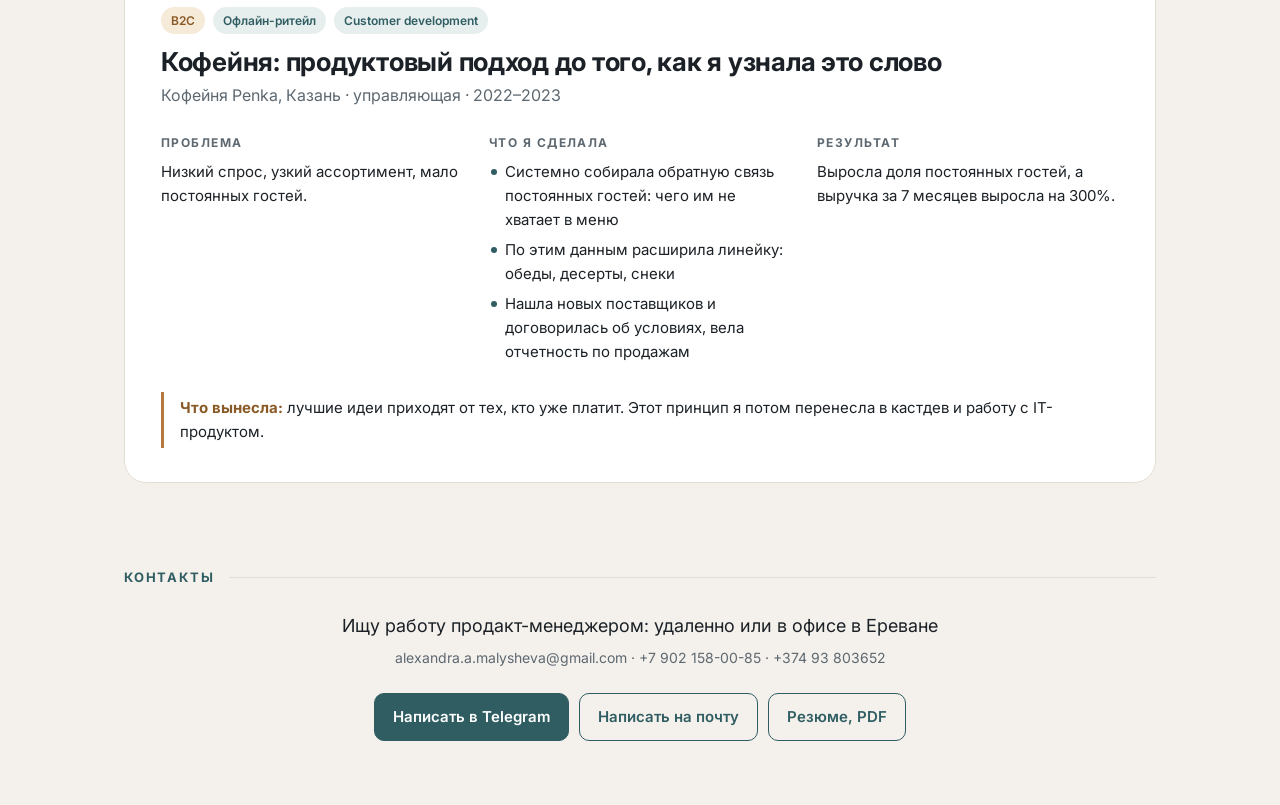
==== commit 0dc4c3da: "Add files via upload" ====
--- a/index.html
+++ b/index.html
@@ -125,7 +125,7 @@
 </div></nav>
 
 <header class="hero" id="top"><div class="wrap">
-  <img src="img/photo.jpg" alt="Александра Малышева">
+  <img src="img/photo-v2.jpg" alt="Александра Малышева">
   <div>
     <div class="eyebrow">Product Manager · Портфолио</div>
     <h1>Исследую, придумываю и сама собираю прототипы</h1>
